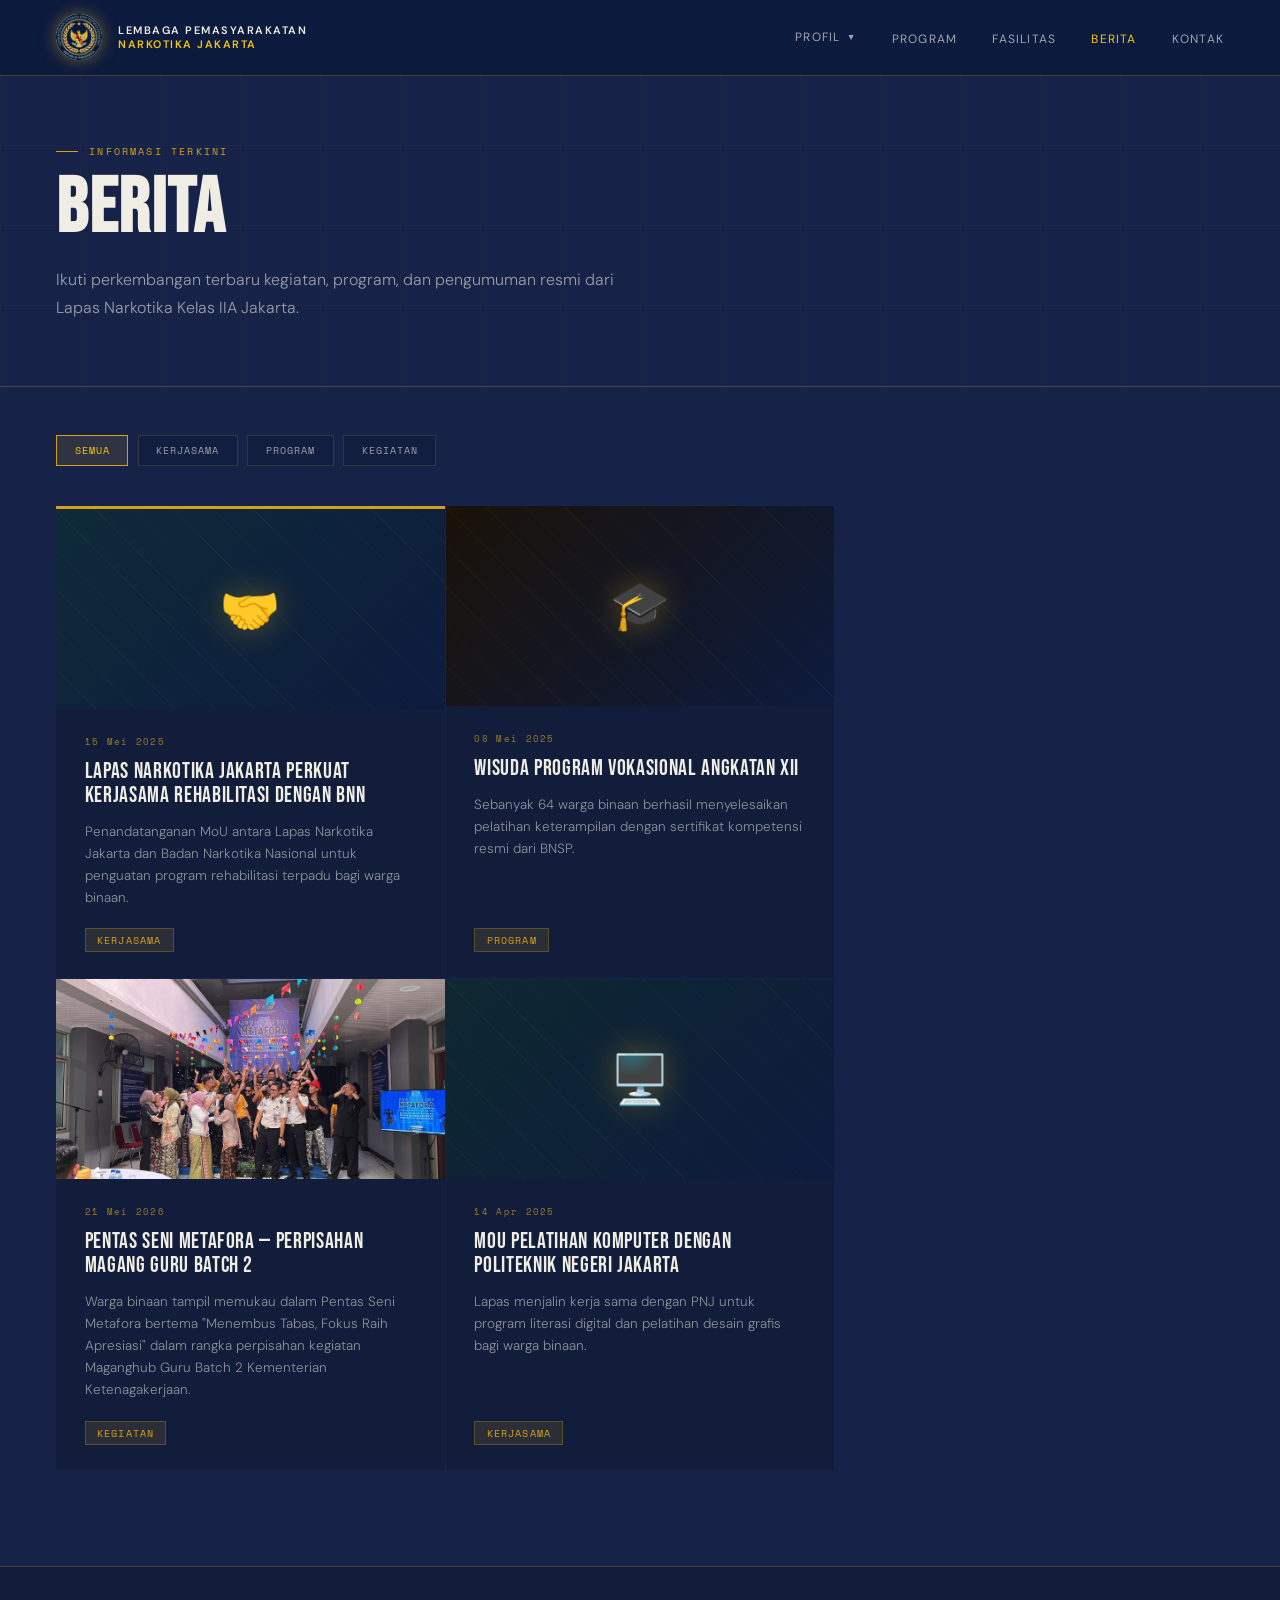
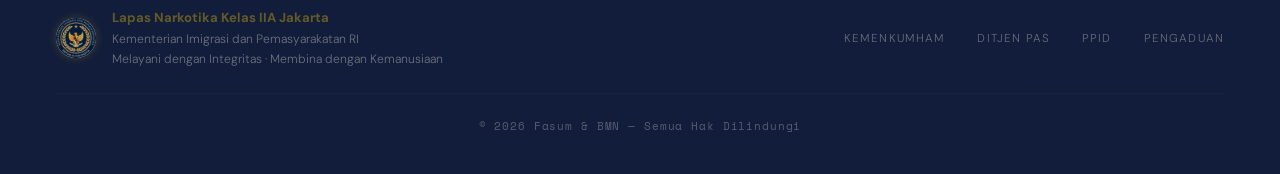
==== berita.html @ 4d836484 "Add files via upload" ====
<!DOCTYPE html>
<html lang="id">
<head>
  <meta charset="UTF-8" />
  <meta name="viewport" content="width=device-width, initial-scale=1.0" />
  <title>Berita & Pengumuman — Lapas Narkotika Jakarta</title>
  <link href="https://fonts.googleapis.com/css2?family=Bebas+Neue&family=DM+Sans:ital,opsz,wght@0,9..40,300;0,9..40,400;0,9..40,600;1,9..40,300&family=Space+Mono:wght@400;700&display=swap" rel="stylesheet">
  <style>
    :root{--navy:#0d1b3e;--navy-mid:#162248;--navy-light:#1e2f5e;--navy-card:#111d3a;--gold:#d4a017;--gold-light:#f5c800;--gold-muted:rgba(212,160,23,0.13);--gold-border:rgba(212,160,23,0.28);--white:#f0ede4;}
    *,*::before,*::after{box-sizing:border-box;margin:0;padding:0;}
    html{scroll-behavior:smooth;}
    body{background:var(--navy);color:var(--white);font-family:'DM Sans',sans-serif;font-weight:300;overflow-x:hidden;}

    nav{position:fixed;top:0;left:0;right:0;z-index:100;display:flex;align-items:center;justify-content:space-between;padding:0.9rem 3.5rem;background:rgba(13,27,62,0.96);backdrop-filter:blur(16px);border-bottom:1px solid var(--gold-border);}
    .nav-logo{display:flex;align-items:center;gap:1rem;}
    .nav-logo img{width:46px;height:46px;border-radius:50%;object-fit:cover;filter:drop-shadow(0 0 8px rgba(212,160,23,0.5));}
    .nav-title{font-size:0.68rem;font-weight:600;letter-spacing:0.14em;text-transform:uppercase;color:var(--white);line-height:1.35;}
    .nav-title span{color:var(--gold-light);display:block;}
    nav ul{list-style:none;display:flex;gap:2.2rem;align-items:center;}
    nav ul a{text-decoration:none;color:var(--white);font-size:0.75rem;letter-spacing:0.1em;text-transform:uppercase;font-weight:400;opacity:0.65;transition:opacity 0.2s,color 0.2s;}
    nav ul a:hover,nav ul a.active{opacity:1;color:var(--gold-light);}
    .nav-dropdown{position:relative;}
    .nav-drop-btn{display:flex;align-items:center;gap:0.4rem;cursor:pointer;color:var(--white);font-size:0.75rem;letter-spacing:0.1em;text-transform:uppercase;font-weight:400;opacity:0.65;transition:opacity 0.2s,color 0.2s;background:none;border:none;padding:0.4rem 0;font-family:inherit;}
    .nav-dropdown:hover .nav-drop-btn{opacity:1;color:var(--gold-light);}
    .nav-drop-arrow{font-size:0.55rem;transition:transform 0.25s;display:inline-block;}
    .nav-dropdown:hover .nav-drop-arrow{transform:rotate(180deg);}
    .nav-drop-menu{position:absolute;top:100%;left:50%;transform:translateX(-50%);padding-top:14px;opacity:0;visibility:hidden;pointer-events:none;transition:opacity 0.2s,visibility 0.2s;z-index:200;}
    .nav-dropdown:hover .nav-drop-menu{opacity:1;visibility:visible;pointer-events:all;}
    .nav-drop-menu-inner{background:rgba(13,27,62,0.98);backdrop-filter:blur(20px);border:1px solid var(--gold-border);min-width:210px;position:relative;}
    .nav-drop-menu-inner::before{content:'';position:absolute;top:-5px;left:50%;transform:translateX(-50%);width:8px;height:8px;background:var(--gold);clip-path:polygon(50% 0%,100% 100%,0 100%);}
    .drop-item{display:flex;align-items:center;gap:0.8rem;padding:0.75rem 1.2rem;cursor:pointer;border-bottom:1px solid rgba(212,160,23,0.08);transition:background 0.18s;text-decoration:none;}
    .drop-item:last-child{border-bottom:none;}
    .drop-item:hover{background:var(--gold-muted);}
    .drop-item-icon{font-size:1.1rem;flex-shrink:0;}
    .drop-item-text{font-size:0.75rem;letter-spacing:0.06em;opacity:0.82;color:var(--white);}
    .drop-item:hover .drop-item-text{opacity:1;color:var(--gold-light);}

    .page-hero{padding:9rem 3.5rem 4rem;background:var(--navy-mid);position:relative;overflow:hidden;border-bottom:1px solid var(--gold-border);}
    .page-hero-bg{position:absolute;inset:0;background:repeating-linear-gradient(90deg,rgba(212,160,23,0.03) 0,rgba(212,160,23,0.03) 1px,transparent 1px,transparent 80px),repeating-linear-gradient(0deg,rgba(212,160,23,0.03) 0,rgba(212,160,23,0.03) 1px,transparent 1px,transparent 80px);}
    .page-hero-content{position:relative;z-index:1;}
    .section-tag{font-family:'Space Mono',monospace;font-size:0.62rem;letter-spacing:0.22em;color:var(--gold);text-transform:uppercase;margin-bottom:0.9rem;display:flex;align-items:center;gap:0.7rem;}
    .section-tag::before{content:'';width:22px;height:1px;background:var(--gold);}
    h1{font-family:'Bebas Neue',sans-serif;font-size:clamp(3rem,6vw,5.5rem);line-height:0.95;letter-spacing:0.02em;}
    h1 em{font-style:normal;color:var(--gold-light);}
    .page-hero p{margin-top:1.2rem;font-size:1rem;line-height:1.75;opacity:0.6;max-width:600px;}

    /* FILTER BAR */
    .berita-section{background:var(--navy-mid);padding:3rem 3.5rem 6rem;}
    .filter-bar{display:flex;gap:0.6rem;margin-bottom:2.5rem;flex-wrap:wrap;}
    .filter-btn{background:var(--navy-card);border:1px solid var(--gold-border);color:var(--white);padding:0.45rem 1.1rem;font-family:'Space Mono',monospace;font-size:0.62rem;letter-spacing:0.1em;text-transform:uppercase;cursor:pointer;transition:background 0.2s,color 0.2s;opacity:0.6;}
    .filter-btn:hover,.filter-btn.active{background:var(--gold-muted);color:var(--gold-light);opacity:1;border-color:var(--gold);}

    /* BERITA GRID */
    .berita-grid{display:grid;grid-template-columns:repeat(3,1fr);gap:1px;margin-bottom:1px;}
    .berita-row{display:grid;grid-template-columns:repeat(3,1fr);gap:1px;}
    .berita-card{background:var(--navy-card);transition:background 0.2s;cursor:pointer;display:flex;flex-direction:column;}
    .berita-card:hover{background:var(--navy-light);}
    .berita-card.featured{border-top:3px solid var(--gold);}
    .berita-card-img{width:100%;height:200px;object-fit:cover;display:block;flex-shrink:0;}
    .berita-card-img-placeholder{width:100%;height:200px;display:flex;align-items:center;justify-content:center;font-size:3rem;position:relative;overflow:hidden;flex-shrink:0;}
    .berita-card-img-placeholder::after{content:'';position:absolute;inset:0;background:repeating-linear-gradient(45deg,rgba(212,160,23,0.04) 0,rgba(212,160,23,0.04) 1px,transparent 1px,transparent 28px);}
    .berita-card-body{padding:1.6rem 1.8rem;display:flex;flex-direction:column;flex:1;}
    .berita-date{font-family:'Space Mono',monospace;font-size:0.58rem;letter-spacing:0.14em;color:var(--gold);margin-bottom:0.8rem;opacity:0.7;}
    .berita-title{font-family:'Bebas Neue',sans-serif;font-size:1.35rem;letter-spacing:0.03em;margin-bottom:0.8rem;line-height:1.1;}
    .berita-excerpt{font-size:0.84rem;opacity:0.55;line-height:1.65;flex:1;}
    .berita-tag{display:inline-block;margin-top:1.2rem;background:var(--gold-muted);border:1px solid var(--gold-border);padding:0.25rem 0.7rem;font-size:0.6rem;letter-spacing:0.12em;color:var(--gold);text-transform:uppercase;font-family:'Space Mono',monospace;align-self:flex-start;}

    footer{background:var(--navy-card);border-top:1px solid var(--gold-border);padding:2.5rem 3.5rem;}
    .footer-inner{display:flex;align-items:center;justify-content:space-between;}
    .footer-left-logo{display:flex;align-items:center;gap:1rem;}
    .footer-left-logo img{width:40px;height:40px;border-radius:50%;opacity:0.85;filter:drop-shadow(0 0 4px rgba(212,160,23,0.3));}
    .footer-text{font-size:0.76rem;opacity:0.4;line-height:1.65;}
    .footer-text strong{color:var(--gold-light);opacity:0.9;font-size:0.82rem;display:block;}
    .footer-links{display:flex;gap:2rem;}
    .footer-links a{text-decoration:none;color:var(--white);opacity:0.38;font-size:0.72rem;letter-spacing:0.1em;text-transform:uppercase;transition:opacity 0.2s,color 0.2s;}
    .footer-links a:hover{opacity:1;color:var(--gold);}
    .footer-bottom{margin-top:1.5rem;padding-top:1.5rem;border-top:1px solid rgba(212,160,23,0.1);text-align:center;font-size:0.68rem;opacity:0.3;letter-spacing:0.08em;font-family:'Space Mono',monospace;}

    .reveal{opacity:0;transform:translateY(28px);transition:opacity 0.7s ease,transform 0.7s ease;}
    .reveal.visible{opacity:1;transform:translateY(0);}

    @media(max-width:960px){
      nav{padding:1rem 1.5rem;}
      nav ul{gap:1.2rem;}
      .page-hero{padding:7rem 1.5rem 3rem;}
      .berita-section{padding:3rem 1.5rem 4rem;}
      .berita-grid,.berita-row{grid-template-columns:1fr;}
      .footer-inner{flex-direction:column;gap:1.5rem;text-align:center;}
    }
  </style>
</head>
<body>

<nav>
  <div class="nav-logo">
    <img src="image/logo.png" alt="Logo" />
    <div class="nav-title">Lembaga Pemasyarakatan<span>Narkotika Jakarta</span></div>
  </div>
  <ul>
    <li class="nav-dropdown">
      <button class="nav-drop-btn">Profil <span class="nav-drop-arrow">▼</span></button>
      <div class="nav-drop-menu"><div class="nav-drop-menu-inner">
        <a class="drop-item" href="sejarah.html"><div class="drop-item-icon">🏛️</div><div class="drop-item-text">Sejarah</div></a>
        <a class="drop-item" href="visimisi.html"><div class="drop-item-icon">🎯</div><div class="drop-item-text">Visi & Misi</div></a>
        <a class="drop-item" href="struktur.html"><div class="drop-item-icon">🏢</div><div class="drop-item-text">Struktur Organisasi</div></a>
      </div></div>
    </li>
    <li><a href="program.html">Program</a></li>
    <li><a href="fasilitas.html">Fasilitas</a></li>
    <li><a href="berita.html" class="active">Berita</a></li>
    <li><a href="index.html#kontak">Kontak</a></li>
  </ul>
</nav>

<div class="page-hero">
  <div class="page-hero-bg"></div>
  <div class="page-hero-content">
    <div class="section-tag">Informasi Terkini</div>
    <h1>Berita</h1>
    <p>Ikuti perkembangan terbaru kegiatan, program, dan pengumuman resmi dari Lapas Narkotika Kelas IIA Jakarta.</p>
  </div>
</div>

<div class="berita-section">
  <!-- Filter -->
  <div class="filter-bar reveal">
    <button class="filter-btn active" onclick="filterBerita('semua', this)">Semua</button>
    <button class="filter-btn" onclick="filterBerita('kerjasama', this)">Kerjasama</button>
    <button class="filter-btn" onclick="filterBerita('program', this)">Program</button>
    <button class="filter-btn" onclick="filterBerita('kegiatan', this)">Kegiatan</button>
  </div>

  <!-- Row 1 -->
  <div class="berita-grid reveal">

    <div class="berita-card featured" data-cat="kerjasama">
      <div class="berita-card-img-placeholder" style="background:linear-gradient(135deg,#0e2a38 0%,#0d1b3e 100%);">
        <span style="position:relative;z-index:1;filter:drop-shadow(0 0 16px rgba(212,160,23,0.4))">🤝</span>
      </div>
      <div class="berita-card-body">
        <div class="berita-date">15 Mei 2025</div>
        <div class="berita-title">Lapas Narkotika Jakarta Perkuat Kerjasama Rehabilitasi dengan BNN</div>
        <p class="berita-excerpt">Penandatanganan MoU antara Lapas Narkotika Jakarta dan Badan Narkotika Nasional untuk penguatan program rehabilitasi terpadu bagi warga binaan.</p>
        <span class="berita-tag">Kerjasama</span>
      </div>
    </div>

    <div class="berita-card" data-cat="program">
      <div class="berita-card-img-placeholder" style="background:linear-gradient(135deg,#1a1208 0%,#0d1b3e 100%);">
        <span style="position:relative;z-index:1;filter:drop-shadow(0 0 16px rgba(212,160,23,0.4))">🎓</span>
      </div>
      <div class="berita-card-body">
        <div class="berita-date">08 Mei 2025</div>
        <div class="berita-title">Wisuda Program Vokasional Angkatan XII</div>
        <p class="berita-excerpt">Sebanyak 64 warga binaan berhasil menyelesaikan pelatihan keterampilan dengan sertifikat kompetensi resmi dari BNSP.</p>
        <span class="berita-tag">Program</span>
      </div>
    </div>

  </div>

  <!-- Row 2 -->
  <div class="berita-row reveal" style="margin-top:1px;">

    <div class="berita-card" data-cat="kegiatan">
      <img class="berita-card-img" src="kegiatan/metafora.jpeg" alt="Pentas Seni Metafora" />
      <div class="berita-card-body">
        <div class="berita-date">21 Mei 2026</div>
        <div class="berita-title">Pentas Seni Metafora — Perpisahan Magang Guru Batch 2</div>
        <p class="berita-excerpt">Warga binaan tampil memukau dalam Pentas Seni Metafora bertema "Menembus Tabas, Fokus Raih Apresiasi" dalam rangka perpisahan kegiatan Maganghub Guru Batch 2 Kementerian Ketenagakerjaan.</p>
        <span class="berita-tag">Kegiatan</span>
      </div>
    </div>

    <div class="berita-card" data-cat="kerjasama">
      <div class="berita-card-img-placeholder" style="background:linear-gradient(135deg,#0e2830 0%,#0d1b3e 100%);">
        <span style="position:relative;z-index:1;filter:drop-shadow(0 0 16px rgba(212,160,23,0.4))">🖥️</span>
      </div>
      <div class="berita-card-body">
        <div class="berita-date">14 Apr 2025</div>
        <div class="berita-title">MoU Pelatihan Komputer dengan Politeknik Negeri Jakarta</div>
        <p class="berita-excerpt">Lapas menjalin kerja sama dengan PNJ untuk program literasi digital dan pelatihan desain grafis bagi warga binaan.</p>
        <span class="berita-tag">Kerjasama</span>
      </div>
    </div>

  </div>
</div>

<footer>
  <div class="footer-inner">
    <div class="footer-left-logo">
      <img src="image/logo.png" alt="Logo" />
      <div class="footer-text"><strong>Lapas Narkotika Kelas IIA Jakarta</strong>Kementerian Imigrasi dan Pemasyarakatan RI<br>Melayani dengan Integritas · Membina dengan Kemanusiaan</div>
    </div>
    <div class="footer-links">
      <a href="#">Kemenkumham</a><a href="#">Ditjen PAS</a><a href="#">PPID</a><a href="#">Pengaduan</a>
    </div>
  </div>
  <div class="footer-bottom">© 2026 Fasum & BMN — Semua Hak Dilindungi</div>
</footer>

<script>
  function filterBerita(cat, btn) {
    document.querySelectorAll('.filter-btn').forEach(b => b.classList.remove('active'));
    btn.classList.add('active');
    document.querySelectorAll('.berita-card').forEach(card => {
      if (cat === 'semua' || card.dataset.cat === cat) {
        card.style.display = '';
      } else {
        card.style.display = 'none';
      }
    });
  }
  const reveals=document.querySelectorAll('.reveal');
  const io=new IntersectionObserver(entries=>{entries.forEach(e=>{if(e.isIntersecting){e.target.classList.add('visible');io.unobserve(e.target);}});},{threshold:0.10});
  reveals.forEach(r=>io.observe(r));
</script>
</body>
</html>
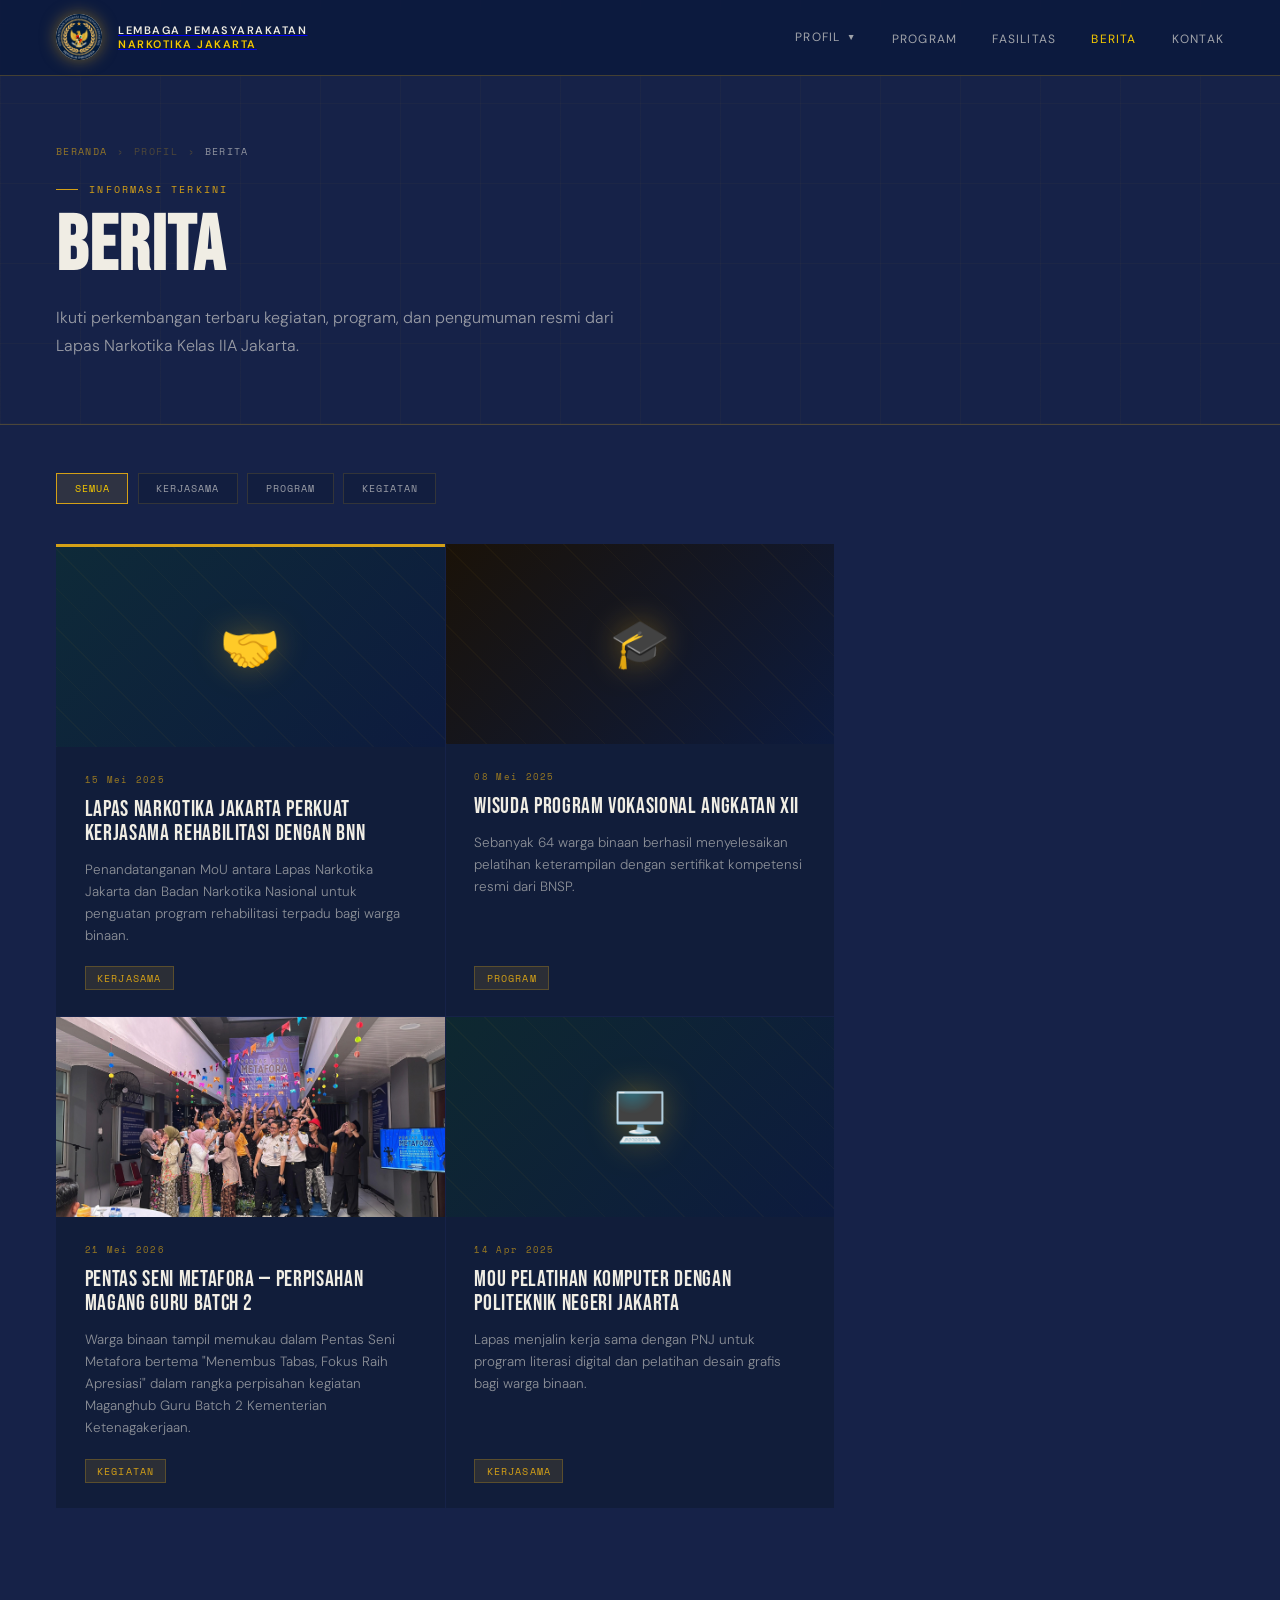
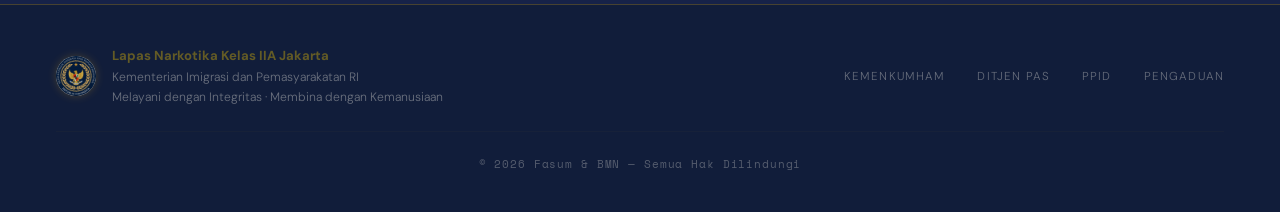
==== commit de8825cc: "Update berita.html" ====
--- a/berita.html
+++ b/berita.html
@@ -36,6 +36,10 @@
     .drop-item:hover .drop-item-text{opacity:1;color:var(--gold-light);}
 
     .page-hero{padding:9rem 3.5rem 4rem;background:var(--navy-mid);position:relative;overflow:hidden;border-bottom:1px solid var(--gold-border);}
+    .breadcrumb { display: flex; align-items: center; gap: 0.6rem; font-family: 'Space Mono', monospace; font-size: 0.6rem; letter-spacing: 0.14em; color: var(--gold); opacity: 0.65; text-transform: uppercase; margin-bottom: 1.5rem; }
+    .breadcrumb a { text-decoration: none; color: inherit; transition: opacity 0.2s; }
+    .breadcrumb a:hover { opacity: 1; }
+    .breadcrumb span { opacity: 0.45; }
     .page-hero-bg{position:absolute;inset:0;background:repeating-linear-gradient(90deg,rgba(212,160,23,0.03) 0,rgba(212,160,23,0.03) 1px,transparent 1px,transparent 80px),repeating-linear-gradient(0deg,rgba(212,160,23,0.03) 0,rgba(212,160,23,0.03) 1px,transparent 1px,transparent 80px);}
     .page-hero-content{position:relative;z-index:1;}
     .section-tag{font-family:'Space Mono',monospace;font-size:0.62rem;letter-spacing:0.22em;color:var(--gold);text-transform:uppercase;margin-bottom:0.9rem;display:flex;align-items:center;gap:0.7rem;}
@@ -92,10 +96,10 @@
 <body>
 
 <nav>
-  <div class="nav-logo">
+ <a class="nav-logo" href="index.html">
     <img src="image/logo.png" alt="Logo" />
     <div class="nav-title">Lembaga Pemasyarakatan<span>Narkotika Jakarta</span></div>
-  </div>
+  </a>
   <ul>
     <li class="nav-dropdown">
       <button class="nav-drop-btn">Profil <span class="nav-drop-arrow">▼</span></button>
@@ -115,6 +119,13 @@
 <div class="page-hero">
   <div class="page-hero-bg"></div>
   <div class="page-hero-content">
+    <div class="breadcrumb">
+      <a href="index.html">Beranda</a>
+      <span>›</span>
+      <span>Profil</span>
+      <span>›</span>
+      <span style="color:var(--white);opacity:0.85;">Berita</span>
+    </div>
     <div class="section-tag">Informasi Terkini</div>
     <h1>Berita</h1>
     <p>Ikuti perkembangan terbaru kegiatan, program, dan pengumuman resmi dari Lapas Narkotika Kelas IIA Jakarta.</p>
@@ -217,4 +228,4 @@
   reveals.forEach(r=>io.observe(r));
 </script>
 </body>
-</html>+</html>
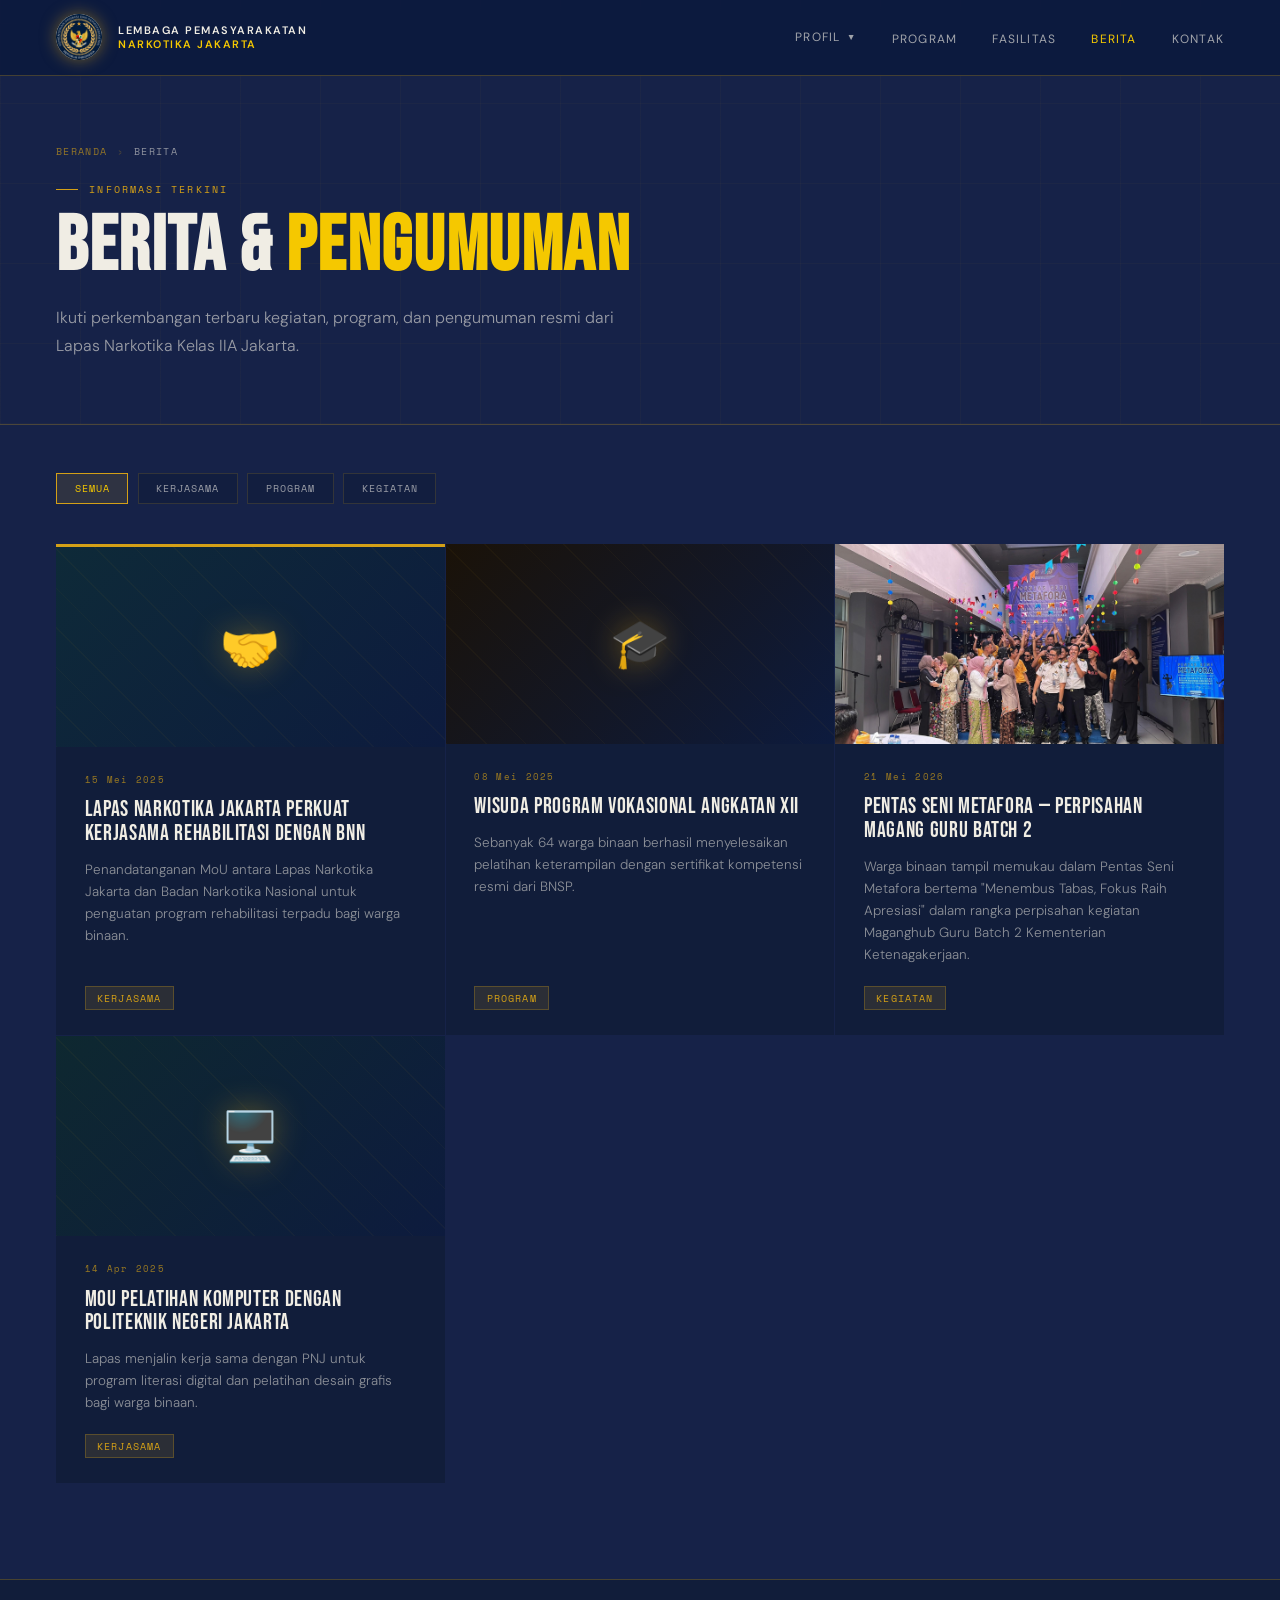
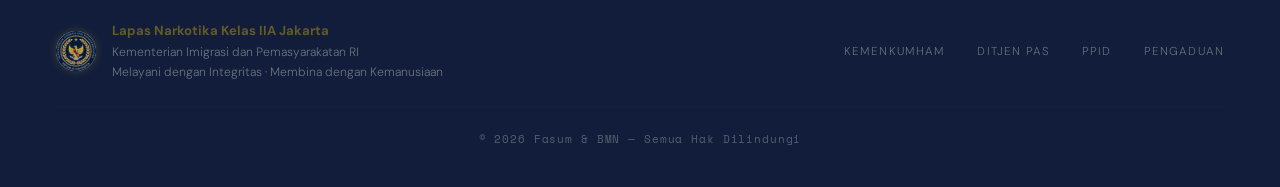
==== commit ecf92202: "Update berita.html" ====
--- a/berita.html
+++ b/berita.html
@@ -6,100 +6,313 @@
   <title>Berita & Pengumuman — Lapas Narkotika Jakarta</title>
   <link href="https://fonts.googleapis.com/css2?family=Bebas+Neue&family=DM+Sans:ital,opsz,wght@0,9..40,300;0,9..40,400;0,9..40,600;1,9..40,300&family=Space+Mono:wght@400;700&display=swap" rel="stylesheet">
   <style>
-    :root{--navy:#0d1b3e;--navy-mid:#162248;--navy-light:#1e2f5e;--navy-card:#111d3a;--gold:#d4a017;--gold-light:#f5c800;--gold-muted:rgba(212,160,23,0.13);--gold-border:rgba(212,160,23,0.28);--white:#f0ede4;}
-    *,*::before,*::after{box-sizing:border-box;margin:0;padding:0;}
-    html{scroll-behavior:smooth;}
-    body{background:var(--navy);color:var(--white);font-family:'DM Sans',sans-serif;font-weight:300;overflow-x:hidden;}
-
-    nav{position:fixed;top:0;left:0;right:0;z-index:100;display:flex;align-items:center;justify-content:space-between;padding:0.9rem 3.5rem;background:rgba(13,27,62,0.96);backdrop-filter:blur(16px);border-bottom:1px solid var(--gold-border);}
-    .nav-logo{display:flex;align-items:center;gap:1rem;}
-    .nav-logo img{width:46px;height:46px;border-radius:50%;object-fit:cover;filter:drop-shadow(0 0 8px rgba(212,160,23,0.5));}
-    .nav-title{font-size:0.68rem;font-weight:600;letter-spacing:0.14em;text-transform:uppercase;color:var(--white);line-height:1.35;}
-    .nav-title span{color:var(--gold-light);display:block;}
-    nav ul{list-style:none;display:flex;gap:2.2rem;align-items:center;}
-    nav ul a{text-decoration:none;color:var(--white);font-size:0.75rem;letter-spacing:0.1em;text-transform:uppercase;font-weight:400;opacity:0.65;transition:opacity 0.2s,color 0.2s;}
-    nav ul a:hover,nav ul a.active{opacity:1;color:var(--gold-light);}
-    .nav-dropdown{position:relative;}
-    .nav-drop-btn{display:flex;align-items:center;gap:0.4rem;cursor:pointer;color:var(--white);font-size:0.75rem;letter-spacing:0.1em;text-transform:uppercase;font-weight:400;opacity:0.65;transition:opacity 0.2s,color 0.2s;background:none;border:none;padding:0.4rem 0;font-family:inherit;}
-    .nav-dropdown:hover .nav-drop-btn{opacity:1;color:var(--gold-light);}
-    .nav-drop-arrow{font-size:0.55rem;transition:transform 0.25s;display:inline-block;}
-    .nav-dropdown:hover .nav-drop-arrow{transform:rotate(180deg);}
-    .nav-drop-menu{position:absolute;top:100%;left:50%;transform:translateX(-50%);padding-top:14px;opacity:0;visibility:hidden;pointer-events:none;transition:opacity 0.2s,visibility 0.2s;z-index:200;}
-    .nav-dropdown:hover .nav-drop-menu{opacity:1;visibility:visible;pointer-events:all;}
-    .nav-drop-menu-inner{background:rgba(13,27,62,0.98);backdrop-filter:blur(20px);border:1px solid var(--gold-border);min-width:210px;position:relative;}
-    .nav-drop-menu-inner::before{content:'';position:absolute;top:-5px;left:50%;transform:translateX(-50%);width:8px;height:8px;background:var(--gold);clip-path:polygon(50% 0%,100% 100%,0 100%);}
-    .drop-item{display:flex;align-items:center;gap:0.8rem;padding:0.75rem 1.2rem;cursor:pointer;border-bottom:1px solid rgba(212,160,23,0.08);transition:background 0.18s;text-decoration:none;}
-    .drop-item:last-child{border-bottom:none;}
-    .drop-item:hover{background:var(--gold-muted);}
-    .drop-item-icon{font-size:1.1rem;flex-shrink:0;}
-    .drop-item-text{font-size:0.75rem;letter-spacing:0.06em;opacity:0.82;color:var(--white);}
-    .drop-item:hover .drop-item-text{opacity:1;color:var(--gold-light);}
-
-    .page-hero{padding:9rem 3.5rem 4rem;background:var(--navy-mid);position:relative;overflow:hidden;border-bottom:1px solid var(--gold-border);}
-    .breadcrumb { display: flex; align-items: center; gap: 0.6rem; font-family: 'Space Mono', monospace; font-size: 0.6rem; letter-spacing: 0.14em; color: var(--gold); opacity: 0.65; text-transform: uppercase; margin-bottom: 1.5rem; }
+    /* ===== DESIGN TOKENS ===== */
+    :root {
+      --navy:      #0d1b3e;
+      --navy-mid:  #162248;
+      --navy-light:#1e2f5e;
+      --navy-card: #111d3a;
+      --gold:      #d4a017;
+      --gold-light:#f5c800;
+      --gold-muted:rgba(212,160,23,0.13);
+      --gold-border:rgba(212,160,23,0.28);
+      --white:     #f0ede4;
+    }
+
+    *, *::before, *::after { box-sizing: border-box; margin: 0; padding: 0; }
+    html { scroll-behavior: smooth; }
+    body {
+      background: var(--navy);
+      color: var(--white);
+      font-family: 'DM Sans', sans-serif;
+      font-weight: 300;
+      overflow-x: hidden;
+    }
+
+    /* ===== NAVBAR ===== */
+    nav {
+      position: fixed; top: 0; left: 0; right: 0; z-index: 100;
+      display: flex; align-items: center; justify-content: space-between;
+      padding: 0.9rem 3.5rem;
+      background: rgba(13,27,62,0.96);
+      backdrop-filter: blur(16px);
+      border-bottom: 1px solid var(--gold-border);
+    }
+    .nav-logo { display: flex; align-items: center; gap: 1rem; text-decoration: none; }
+    .nav-logo img { width: 46px; height: 46px; border-radius: 50%; object-fit: cover; filter: drop-shadow(0 0 8px rgba(212,160,23,0.5)); }
+    .nav-title { font-size: 0.68rem; font-weight: 600; letter-spacing: 0.14em; text-transform: uppercase; color: var(--white); line-height: 1.35; }
+    .nav-title span { color: var(--gold-light); display: block; }
+    nav ul { list-style: none; display: flex; gap: 2.2rem; align-items: center; }
+    nav ul a { text-decoration: none; color: var(--white); font-size: 0.75rem; letter-spacing: 0.1em; text-transform: uppercase; font-weight: 400; opacity: 0.65; transition: opacity 0.2s, color 0.2s; }
+    nav ul a:hover, nav ul a.active { opacity: 1; color: var(--gold-light); }
+
+    /* Hamburger */
+    .nav-hamburger {
+      display: none; flex-direction: column; justify-content: center; align-items: center;
+      gap: 5px; width: 36px; height: 36px; cursor: pointer;
+      background: none; border: none; padding: 4px;
+    }
+    .nav-hamburger span { display: block; width: 22px; height: 2px; background: var(--gold-light); border-radius: 2px; transition: transform 0.25s, opacity 0.25s; }
+    .nav-hamburger.open span:nth-child(1) { transform: translateY(7px) rotate(45deg); }
+    .nav-hamburger.open span:nth-child(2) { opacity: 0; }
+    .nav-hamburger.open span:nth-child(3) { transform: translateY(-7px) rotate(-45deg); }
+
+    /* Mobile drawer */
+    .mobile-menu {
+      display: none;
+      position: fixed; top: 0; left: 0; right: 0; bottom: 0; z-index: 99;
+      background: rgba(13,27,62,0.98);
+      padding: 5.5rem 2rem 2rem;
+      flex-direction: column; gap: 0;
+      overflow-y: auto;
+      transform: translateX(100%);
+      transition: transform 0.3s ease;
+    }
+    .mobile-menu.open { transform: translateX(0); }
+    .mobile-menu a {
+      display: block; padding: 1rem 0;
+      text-decoration: none; color: var(--white);
+      font-size: 1.1rem; letter-spacing: 0.08em; text-transform: uppercase; font-weight: 400;
+      border-bottom: 1px solid rgba(212,160,23,0.1);
+      transition: color 0.2s;
+    }
+    .mobile-menu a:hover, .mobile-menu a.active-page { color: var(--gold-light); }
+    .mobile-menu .mobile-section-label {
+      font-family: 'Space Mono', monospace;
+      font-size: 0.6rem; letter-spacing: 0.2em; color: var(--gold); opacity: 0.7;
+      text-transform: uppercase; margin-top: 1.5rem; margin-bottom: 0.3rem;
+    }
+    .mobile-menu a.sub { padding-left: 1rem; font-size: 0.95rem; opacity: 0.8; }
+
+    /* Desktop dropdown */
+    .nav-dropdown { position: relative; }
+    .nav-drop-btn {
+      display: flex; align-items: center; gap: 0.4rem; cursor: pointer;
+      color: var(--white); font-size: 0.75rem; letter-spacing: 0.1em; text-transform: uppercase;
+      font-weight: 400; opacity: 0.65; transition: opacity 0.2s, color 0.2s;
+      background: none; border: none; padding: 0.4rem 0; font-family: inherit;
+    }
+    .nav-dropdown:hover .nav-drop-btn { opacity: 1; color: var(--gold-light); }
+    .nav-drop-arrow { font-size: 0.55rem; transition: transform 0.25s; display: inline-block; }
+    .nav-dropdown:hover .nav-drop-arrow { transform: rotate(180deg); }
+    .nav-drop-menu {
+      position: absolute; top: 100%; left: 50%; transform: translateX(-50%);
+      padding-top: 14px; opacity: 0; visibility: hidden; pointer-events: none;
+      transition: opacity 0.2s, visibility 0.2s; z-index: 200;
+    }
+    .nav-dropdown:hover .nav-drop-menu { opacity: 1; visibility: visible; pointer-events: all; }
+    .nav-drop-menu-inner {
+      background: rgba(13,27,62,0.98); backdrop-filter: blur(20px);
+      border: 1px solid var(--gold-border); min-width: 210px; position: relative;
+    }
+    .nav-drop-menu-inner::before {
+      content: ''; position: absolute; top: -5px; left: 50%; transform: translateX(-50%);
+      width: 8px; height: 8px; background: var(--gold); clip-path: polygon(50% 0%, 100% 100%, 0 100%);
+    }
+    .drop-item {
+      display: flex; align-items: center; gap: 0.8rem; padding: 0.75rem 1.2rem;
+      cursor: pointer; border-bottom: 1px solid rgba(212,160,23,0.08);
+      transition: background 0.18s; text-decoration: none;
+    }
+    .drop-item:last-child { border-bottom: none; }
+    .drop-item:hover { background: var(--gold-muted); }
+    .drop-item-icon { font-size: 1.1rem; flex-shrink: 0; }
+    .drop-item-text { font-size: 0.75rem; letter-spacing: 0.06em; opacity: 0.82; color: var(--white); }
+    .drop-item:hover .drop-item-text { opacity: 1; color: var(--gold-light); }
+
+    /* ===== PAGE HERO ===== */
+    .page-hero {
+      padding: 9rem 3.5rem 4rem;
+      background: var(--navy-mid);
+      position: relative; overflow: hidden;
+      border-bottom: 1px solid var(--gold-border);
+    }
+    .page-hero-bg {
+      position: absolute; inset: 0;
+      background:
+        repeating-linear-gradient(90deg, rgba(212,160,23,0.03) 0, rgba(212,160,23,0.03) 1px, transparent 1px, transparent 80px),
+        repeating-linear-gradient(0deg,  rgba(212,160,23,0.03) 0, rgba(212,160,23,0.03) 1px, transparent 1px, transparent 80px);
+    }
+    .page-hero-content { position: relative; z-index: 1; }
+    .breadcrumb {
+      display: flex; align-items: center; gap: 0.6rem;
+      font-family: 'Space Mono', monospace; font-size: 0.6rem; letter-spacing: 0.14em;
+      color: var(--gold); opacity: 0.65; text-transform: uppercase;
+      margin-bottom: 1.5rem; flex-wrap: wrap;
+    }
     .breadcrumb a { text-decoration: none; color: inherit; transition: opacity 0.2s; }
     .breadcrumb a:hover { opacity: 1; }
     .breadcrumb span { opacity: 0.45; }
-    .page-hero-bg{position:absolute;inset:0;background:repeating-linear-gradient(90deg,rgba(212,160,23,0.03) 0,rgba(212,160,23,0.03) 1px,transparent 1px,transparent 80px),repeating-linear-gradient(0deg,rgba(212,160,23,0.03) 0,rgba(212,160,23,0.03) 1px,transparent 1px,transparent 80px);}
-    .page-hero-content{position:relative;z-index:1;}
-    .section-tag{font-family:'Space Mono',monospace;font-size:0.62rem;letter-spacing:0.22em;color:var(--gold);text-transform:uppercase;margin-bottom:0.9rem;display:flex;align-items:center;gap:0.7rem;}
-    .section-tag::before{content:'';width:22px;height:1px;background:var(--gold);}
-    h1{font-family:'Bebas Neue',sans-serif;font-size:clamp(3rem,6vw,5.5rem);line-height:0.95;letter-spacing:0.02em;}
-    h1 em{font-style:normal;color:var(--gold-light);}
-    .page-hero p{margin-top:1.2rem;font-size:1rem;line-height:1.75;opacity:0.6;max-width:600px;}
-
-    /* FILTER BAR */
-    .berita-section{background:var(--navy-mid);padding:3rem 3.5rem 6rem;}
-    .filter-bar{display:flex;gap:0.6rem;margin-bottom:2.5rem;flex-wrap:wrap;}
-    .filter-btn{background:var(--navy-card);border:1px solid var(--gold-border);color:var(--white);padding:0.45rem 1.1rem;font-family:'Space Mono',monospace;font-size:0.62rem;letter-spacing:0.1em;text-transform:uppercase;cursor:pointer;transition:background 0.2s,color 0.2s;opacity:0.6;}
-    .filter-btn:hover,.filter-btn.active{background:var(--gold-muted);color:var(--gold-light);opacity:1;border-color:var(--gold);}
-
-    /* BERITA GRID */
-    .berita-grid{display:grid;grid-template-columns:repeat(3,1fr);gap:1px;margin-bottom:1px;}
-    .berita-row{display:grid;grid-template-columns:repeat(3,1fr);gap:1px;}
-    .berita-card{background:var(--navy-card);transition:background 0.2s;cursor:pointer;display:flex;flex-direction:column;}
-    .berita-card:hover{background:var(--navy-light);}
-    .berita-card.featured{border-top:3px solid var(--gold);}
-    .berita-card-img{width:100%;height:200px;object-fit:cover;display:block;flex-shrink:0;}
-    .berita-card-img-placeholder{width:100%;height:200px;display:flex;align-items:center;justify-content:center;font-size:3rem;position:relative;overflow:hidden;flex-shrink:0;}
-    .berita-card-img-placeholder::after{content:'';position:absolute;inset:0;background:repeating-linear-gradient(45deg,rgba(212,160,23,0.04) 0,rgba(212,160,23,0.04) 1px,transparent 1px,transparent 28px);}
-    .berita-card-body{padding:1.6rem 1.8rem;display:flex;flex-direction:column;flex:1;}
-    .berita-date{font-family:'Space Mono',monospace;font-size:0.58rem;letter-spacing:0.14em;color:var(--gold);margin-bottom:0.8rem;opacity:0.7;}
-    .berita-title{font-family:'Bebas Neue',sans-serif;font-size:1.35rem;letter-spacing:0.03em;margin-bottom:0.8rem;line-height:1.1;}
-    .berita-excerpt{font-size:0.84rem;opacity:0.55;line-height:1.65;flex:1;}
-    .berita-tag{display:inline-block;margin-top:1.2rem;background:var(--gold-muted);border:1px solid var(--gold-border);padding:0.25rem 0.7rem;font-size:0.6rem;letter-spacing:0.12em;color:var(--gold);text-transform:uppercase;font-family:'Space Mono',monospace;align-self:flex-start;}
-
-    footer{background:var(--navy-card);border-top:1px solid var(--gold-border);padding:2.5rem 3.5rem;}
-    .footer-inner{display:flex;align-items:center;justify-content:space-between;}
-    .footer-left-logo{display:flex;align-items:center;gap:1rem;}
-    .footer-left-logo img{width:40px;height:40px;border-radius:50%;opacity:0.85;filter:drop-shadow(0 0 4px rgba(212,160,23,0.3));}
-    .footer-text{font-size:0.76rem;opacity:0.4;line-height:1.65;}
-    .footer-text strong{color:var(--gold-light);opacity:0.9;font-size:0.82rem;display:block;}
-    .footer-links{display:flex;gap:2rem;}
-    .footer-links a{text-decoration:none;color:var(--white);opacity:0.38;font-size:0.72rem;letter-spacing:0.1em;text-transform:uppercase;transition:opacity 0.2s,color 0.2s;}
-    .footer-links a:hover{opacity:1;color:var(--gold);}
-    .footer-bottom{margin-top:1.5rem;padding-top:1.5rem;border-top:1px solid rgba(212,160,23,0.1);text-align:center;font-size:0.68rem;opacity:0.3;letter-spacing:0.08em;font-family:'Space Mono',monospace;}
-
-    .reveal{opacity:0;transform:translateY(28px);transition:opacity 0.7s ease,transform 0.7s ease;}
-    .reveal.visible{opacity:1;transform:translateY(0);}
-
-    @media(max-width:960px){
-      nav{padding:1rem 1.5rem;}
-      nav ul{gap:1.2rem;}
-      .page-hero{padding:7rem 1.5rem 3rem;}
-      .berita-section{padding:3rem 1.5rem 4rem;}
-      .berita-grid,.berita-row{grid-template-columns:1fr;}
-      .footer-inner{flex-direction:column;gap:1.5rem;text-align:center;}
+    .section-tag {
+      font-family: 'Space Mono', monospace; font-size: 0.62rem; letter-spacing: 0.22em;
+      color: var(--gold); text-transform: uppercase; margin-bottom: 0.9rem;
+      display: flex; align-items: center; gap: 0.7rem;
+    }
+    .section-tag::before { content: ''; width: 22px; height: 1px; background: var(--gold); }
+    h1 { font-family: 'Bebas Neue', sans-serif; font-size: clamp(3rem,6vw,5.5rem); line-height: 0.95; letter-spacing: 0.02em; }
+    h1 em { font-style: normal; color: var(--gold-light); }
+    .page-hero p { margin-top: 1.2rem; font-size: 1rem; line-height: 1.75; opacity: 0.6; max-width: 600px; }
+
+    /* ===== BERITA SECTION ===== */
+    .berita-section { background: var(--navy-mid); padding: 3rem 3.5rem 6rem; }
+
+    /* Filter bar */
+    .filter-bar { display: flex; gap: 0.6rem; margin-bottom: 2.5rem; flex-wrap: wrap; }
+    .filter-btn {
+      background: var(--navy-card); border: 1px solid var(--gold-border);
+      color: var(--white); padding: 0.45rem 1.1rem;
+      font-family: 'Space Mono', monospace; font-size: 0.62rem;
+      letter-spacing: 0.1em; text-transform: uppercase;
+      cursor: pointer; transition: background 0.2s, color 0.2s, border-color 0.2s; opacity: 0.6;
+    }
+    .filter-btn:hover, .filter-btn.active {
+      background: var(--gold-muted); color: var(--gold-light);
+      opacity: 1; border-color: var(--gold);
+    }
+
+    /* ---- Grid: gunakan CSS Grid yang fleksibel ---- */
+    /*
+      Sebelumnya: Row 1 = .berita-grid (3 col), Row 2 = .berita-row (3 col),
+      tapi isi hanya 2 card → kolom kosong + gap bolong saat filter.
+      Fix: semua card masuk satu container .berita-grid,
+      auto-fill dengan minmax agar card tetap proporsional.
+      Saat filter menyembunyikan card, layout otomatis merapatkan gap.
+    */
+    .berita-grid {
+      display: grid;
+      grid-template-columns: repeat(auto-fill, minmax(min(100%, 340px), 1fr));
+      gap: 1px;
+    }
+
+    /* Card */
+    .berita-card {
+      background: var(--navy-card);
+      transition: background 0.2s;
+      cursor: pointer;
+      display: flex; flex-direction: column;
+    }
+    .berita-card:hover { background: var(--navy-light); }
+    .berita-card.featured { border-top: 3px solid var(--gold); }
+
+    /* Sembunyikan card saat filter — gunakan visibility agar gap ikut hilang */
+    .berita-card.hidden { display: none; }
+
+    .berita-card-img { width: 100%; height: 200px; object-fit: cover; display: block; flex-shrink: 0; }
+    .berita-card-img-placeholder {
+      width: 100%; height: 200px;
+      display: flex; align-items: center; justify-content: center;
+      font-size: 3rem; position: relative; overflow: hidden; flex-shrink: 0;
+    }
+    .berita-card-img-placeholder::after {
+      content: ''; position: absolute; inset: 0;
+      background: repeating-linear-gradient(45deg, rgba(212,160,23,0.04) 0, rgba(212,160,23,0.04) 1px, transparent 1px, transparent 28px);
+    }
+    .berita-card-body { padding: 1.6rem 1.8rem; display: flex; flex-direction: column; flex: 1; }
+    .berita-date { font-family: 'Space Mono', monospace; font-size: 0.58rem; letter-spacing: 0.14em; color: var(--gold); margin-bottom: 0.8rem; opacity: 0.7; }
+    .berita-title { font-family: 'Bebas Neue', sans-serif; font-size: 1.35rem; letter-spacing: 0.03em; margin-bottom: 0.8rem; line-height: 1.1; }
+    .berita-excerpt { font-size: 0.84rem; opacity: 0.55; line-height: 1.65; flex: 1; }
+    .berita-tag {
+      display: inline-block; margin-top: 1.2rem;
+      background: var(--gold-muted); border: 1px solid var(--gold-border);
+      padding: 0.25rem 0.7rem; font-size: 0.6rem; letter-spacing: 0.12em;
+      color: var(--gold); text-transform: uppercase;
+      font-family: 'Space Mono', monospace; align-self: flex-start;
+    }
+
+    /* Pesan kosong saat semua hasil difilter */
+    .berita-empty {
+      display: none; grid-column: 1 / -1;
+      text-align: center; padding: 4rem 1rem;
+      font-family: 'Space Mono', monospace; font-size: 0.75rem;
+      letter-spacing: 0.1em; color: var(--gold); opacity: 0.45;
+    }
+
+    /* ===== FOOTER ===== */
+    footer { background: var(--navy-card); border-top: 1px solid var(--gold-border); padding: 2.5rem 3.5rem; }
+    .footer-inner { display: flex; align-items: center; justify-content: space-between; }
+    .footer-left-logo { display: flex; align-items: center; gap: 1rem; }
+    .footer-left-logo img { width: 40px; height: 40px; border-radius: 50%; opacity: 0.85; filter: drop-shadow(0 0 4px rgba(212,160,23,0.3)); }
+    .footer-text { font-size: 0.76rem; opacity: 0.4; line-height: 1.65; }
+    .footer-text strong { color: var(--gold-light); opacity: 0.9; font-size: 0.82rem; display: block; }
+    .footer-links { display: flex; gap: 2rem; }
+    .footer-links a {
+      text-decoration: none; color: var(--white); opacity: 0.38;
+      font-size: 0.72rem; letter-spacing: 0.1em; text-transform: uppercase;
+      transition: opacity 0.2s, color 0.2s;
+    }
+    .footer-links a:hover { opacity: 1; color: var(--gold); }
+    .footer-bottom {
+      margin-top: 1.5rem; padding-top: 1.5rem;
+      border-top: 1px solid rgba(212,160,23,0.1);
+      text-align: center; font-size: 0.68rem; opacity: 0.3;
+      letter-spacing: 0.08em; font-family: 'Space Mono', monospace;
+    }
+
+    /* Reveal animation */
+    .reveal { opacity: 0; transform: translateY(28px); transition: opacity 0.7s ease, transform 0.7s ease; }
+    .reveal.visible { opacity: 1; transform: translateY(0); }
+
+    /* ===== RESPONSIVE ===== */
+
+    /* Tablet ≤960px */
+    @media (max-width: 960px) {
+      nav { padding: 0.85rem 1.5rem; }
+      nav ul { display: none; }
+      .nav-hamburger { display: flex; }
+      .mobile-menu { display: flex; }
+
+      .page-hero { padding: 6rem 1.5rem 3rem; }
+      .page-hero p { font-size: 0.9rem; }
+
+      .berita-section { padding: 3rem 1.5rem 4rem; }
+
+      footer { padding: 2rem 1.5rem; }
+      .footer-inner { flex-direction: column; gap: 1.5rem; text-align: center; }
+      .footer-left-logo { justify-content: center; }
+      .footer-links { justify-content: center; gap: 1.2rem; }
+    }
+
+    /* Mobile ≤600px */
+    @media (max-width: 600px) {
+      nav { padding: 0.75rem 1rem; }
+      .nav-logo img { width: 36px; height: 36px; }
+      .nav-title { font-size: 0.6rem; }
+
+      .page-hero { padding: 5rem 1rem 2.5rem; }
+      h1 { font-size: clamp(2.2rem, 10vw, 3rem); }
+      .page-hero p { font-size: 0.85rem; max-width: 100%; }
+      .breadcrumb { font-size: 0.55rem; gap: 0.4rem; }
+
+      .berita-section { padding: 2rem 1rem 3rem; }
+
+      /* Satu kolom di mobile */
+      .berita-grid { grid-template-columns: 1fr; }
+
+      .berita-card-body { padding: 1.2rem 1rem; }
+      .berita-title { font-size: 1.2rem; }
+      .berita-excerpt { font-size: 0.82rem; }
+
+      footer { padding: 1.8rem 1rem; }
+      .footer-links { gap: 0.8rem; }
+      .footer-links a { font-size: 0.65rem; }
+    }
+
+    /* Very small ≤380px */
+    @media (max-width: 380px) {
+      h1 { font-size: 2rem; }
     }
   </style>
 </head>
 <body>
 
+<!-- ========== NAV ========== -->
 <nav>
- <a class="nav-logo" href="index.html">
+  <a class="nav-logo" href="index.html">
     <img src="image/logo.png" alt="Logo" />
     <div class="nav-title">Lembaga Pemasyarakatan<span>Narkotika Jakarta</span></div>
   </a>
+
+  <!-- Desktop nav -->
   <ul>
     <li class="nav-dropdown">
       <button class="nav-drop-btn">Profil <span class="nav-drop-arrow">▼</span></button>
@@ -114,35 +327,56 @@
     <li><a href="berita.html" class="active">Berita</a></li>
     <li><a href="index.html#kontak">Kontak</a></li>
   </ul>
+
+  <!-- Hamburger button -->
+  <button class="nav-hamburger" id="hamburger" aria-label="Buka menu navigasi">
+    <span></span><span></span><span></span>
+  </button>
 </nav>
 
+<!-- Mobile drawer -->
+<div class="mobile-menu" id="mobileMenu">
+  <div class="mobile-section-label">Profil</div>
+  <a class="sub" href="sejarah.html">🏛️ &nbsp;Sejarah</a>
+  <a class="sub" href="visimisi.html">🎯 &nbsp;Visi & Misi</a>
+  <a class="sub" href="struktur.html">🏢 &nbsp;Struktur Organisasi</a>
+  <div class="mobile-section-label" style="margin-top:0.8rem;"></div>
+  <a href="program.html">Program</a>
+  <a href="fasilitas.html">Fasilitas</a>
+  <a class="active-page" href="berita.html">Berita</a>
+  <a href="index.html#kontak">Kontak</a>
+</div>
+
+<!-- ========== PAGE HERO ========== -->
 <div class="page-hero">
   <div class="page-hero-bg"></div>
   <div class="page-hero-content">
     <div class="breadcrumb">
       <a href="index.html">Beranda</a>
       <span>›</span>
-      <span>Profil</span>
-      <span>›</span>
       <span style="color:var(--white);opacity:0.85;">Berita</span>
     </div>
     <div class="section-tag">Informasi Terkini</div>
-    <h1>Berita</h1>
+    <h1>Berita & <em>Pengumuman</em></h1>
     <p>Ikuti perkembangan terbaru kegiatan, program, dan pengumuman resmi dari Lapas Narkotika Kelas IIA Jakarta.</p>
   </div>
 </div>
 
+<!-- ========== BERITA SECTION ========== -->
 <div class="berita-section">
-  <!-- Filter -->
   <div class="filter-bar reveal">
-    <button class="filter-btn active" onclick="filterBerita('semua', this)">Semua</button>
-    <button class="filter-btn" onclick="filterBerita('kerjasama', this)">Kerjasama</button>
-    <button class="filter-btn" onclick="filterBerita('program', this)">Program</button>
-    <button class="filter-btn" onclick="filterBerita('kegiatan', this)">Kegiatan</button>
+    <button class="filter-btn active" data-filter="semua">Semua</button>
+    <button class="filter-btn" data-filter="kerjasama">Kerjasama</button>
+    <button class="filter-btn" data-filter="program">Program</button>
+    <button class="filter-btn" data-filter="kegiatan">Kegiatan</button>
   </div>
 
-  <!-- Row 1 -->
-  <div class="berita-grid reveal">
+  <!--
+    FIX: Semua card sekarang ada dalam SATU .berita-grid.
+    Tidak lagi dibagi jadi .berita-grid + .berita-row terpisah.
+    Grid auto-fill → kolom tidak pernah kosong.
+  -->
+  <div class="berita-grid reveal" id="beritaGrid">
 
     <div class="berita-card featured" data-cat="kerjasama">
       <div class="berita-card-img-placeholder" style="background:linear-gradient(135deg,#0e2a38 0%,#0d1b3e 100%);">
@@ -168,13 +402,12 @@
       </div>
     </div>
 
-  </div>
-
-  <!-- Row 2 -->
-  <div class="berita-row reveal" style="margin-top:1px;">
-
     <div class="berita-card" data-cat="kegiatan">
-      <img class="berita-card-img" src="kegiatan/metafora.jpeg" alt="Pentas Seni Metafora" />
+      <img class="berita-card-img" src="kegiatan/metafora.jpeg" alt="Pentas Seni Metafora"
+           onerror="this.style.display='none';this.nextElementSibling.style.display='flex';" />
+      <div class="berita-card-img-placeholder" style="display:none;background:linear-gradient(135deg,#0e1f38 0%,#0d1b3e 100%);">
+        <span style="position:relative;z-index:1;filter:drop-shadow(0 0 16px rgba(212,160,23,0.4))">🎭</span>
+      </div>
       <div class="berita-card-body">
         <div class="berita-date">21 Mei 2026</div>
         <div class="berita-title">Pentas Seni Metafora — Perpisahan Magang Guru Batch 2</div>
@@ -195,37 +428,92 @@
       </div>
     </div>
 
-  </div>
-</div>
-
+    <!-- Pesan kosong jika tidak ada card yang cocok -->
+    <div class="berita-empty" id="beritaEmpty">Tidak ada berita dalam kategori ini.</div>
+
+  </div><!-- /.berita-grid -->
+</div><!-- /.berita-section -->
+
+<!-- ========== FOOTER ========== -->
 <footer>
   <div class="footer-inner">
     <div class="footer-left-logo">
       <img src="image/logo.png" alt="Logo" />
-      <div class="footer-text"><strong>Lapas Narkotika Kelas IIA Jakarta</strong>Kementerian Imigrasi dan Pemasyarakatan RI<br>Melayani dengan Integritas · Membina dengan Kemanusiaan</div>
+      <div class="footer-text">
+        <strong>Lapas Narkotika Kelas IIA Jakarta</strong>
+        Kementerian Imigrasi dan Pemasyarakatan RI<br>
+        Melayani dengan Integritas · Membina dengan Kemanusiaan
+      </div>
     </div>
     <div class="footer-links">
-      <a href="#">Kemenkumham</a><a href="#">Ditjen PAS</a><a href="#">PPID</a><a href="#">Pengaduan</a>
+      <a href="https://kemenkumham.go.id" target="_blank" rel="noopener">Kemenkumham</a>
+      <a href="https://ditjenpas.go.id"   target="_blank" rel="noopener">Ditjen PAS</a>
+      <a href="https://ppid.kemenkumham.go.id" target="_blank" rel="noopener">PPID</a>
+      <a href="https://layanan.kemenkumham.go.id/pengaduan" target="_blank" rel="noopener">Pengaduan</a>
     </div>
   </div>
   <div class="footer-bottom">© 2026 Fasum & BMN — Semua Hak Dilindungi</div>
 </footer>
 
 <script>
-  function filterBerita(cat, btn) {
-    document.querySelectorAll('.filter-btn').forEach(b => b.classList.remove('active'));
-    btn.classList.add('active');
-    document.querySelectorAll('.berita-card').forEach(card => {
-      if (cat === 'semua' || card.dataset.cat === cat) {
-        card.style.display = '';
-      } else {
-        card.style.display = 'none';
+  /* ---- Mobile Menu ---- */
+  const hamburger = document.getElementById('hamburger');
+  const mobileMenu = document.getElementById('mobileMenu');
+
+  hamburger.addEventListener('click', () => {
+    const isOpen = mobileMenu.classList.toggle('open');
+    hamburger.classList.toggle('open', isOpen);
+    document.body.style.overflow = isOpen ? 'hidden' : '';
+  });
+
+  mobileMenu.querySelectorAll('a').forEach(a => {
+    a.addEventListener('click', () => {
+      mobileMenu.classList.remove('open');
+      hamburger.classList.remove('open');
+      document.body.style.overflow = '';
+    });
+  });
+
+  /* ---- Filter ----
+     FIX: Pakai class .hidden (display:none) bukan inline style,
+     sehingga CSS Grid otomatis menutup gap.
+     Juga tampilkan pesan kosong jika tidak ada card.
+  */
+  const filterBtns  = document.querySelectorAll('.filter-btn');
+  const beritaCards = document.querySelectorAll('.berita-card');
+  const beritaEmpty = document.getElementById('beritaEmpty');
+
+  filterBtns.forEach(btn => {
+    btn.addEventListener('click', () => {
+      // Update tombol aktif
+      filterBtns.forEach(b => b.classList.remove('active'));
+      btn.classList.add('active');
+
+      const cat = btn.dataset.filter;
+      let visible = 0;
+
+      beritaCards.forEach(card => {
+        const match = (cat === 'semua') || (card.dataset.cat === cat);
+        card.classList.toggle('hidden', !match);
+        if (match) visible++;
+      });
+
+      // Tampilkan pesan kosong jika perlu
+      beritaEmpty.style.display = (visible === 0) ? 'block' : 'none';
+    });
+  });
+
+  /* ---- Reveal on scroll ---- */
+  const reveals = document.querySelectorAll('.reveal');
+  const io = new IntersectionObserver(entries => {
+    entries.forEach(e => {
+      if (e.isIntersecting) {
+        e.target.classList.add('visible');
+        io.unobserve(e.target);
       }
     });
-  }
-  const reveals=document.querySelectorAll('.reveal');
-  const io=new IntersectionObserver(entries=>{entries.forEach(e=>{if(e.isIntersecting){e.target.classList.add('visible');io.unobserve(e.target);}});},{threshold:0.10});
-  reveals.forEach(r=>io.observe(r));
+  }, { threshold: 0.08 });
+  reveals.forEach(r => io.observe(r));
 </script>
 </body>
 </html>
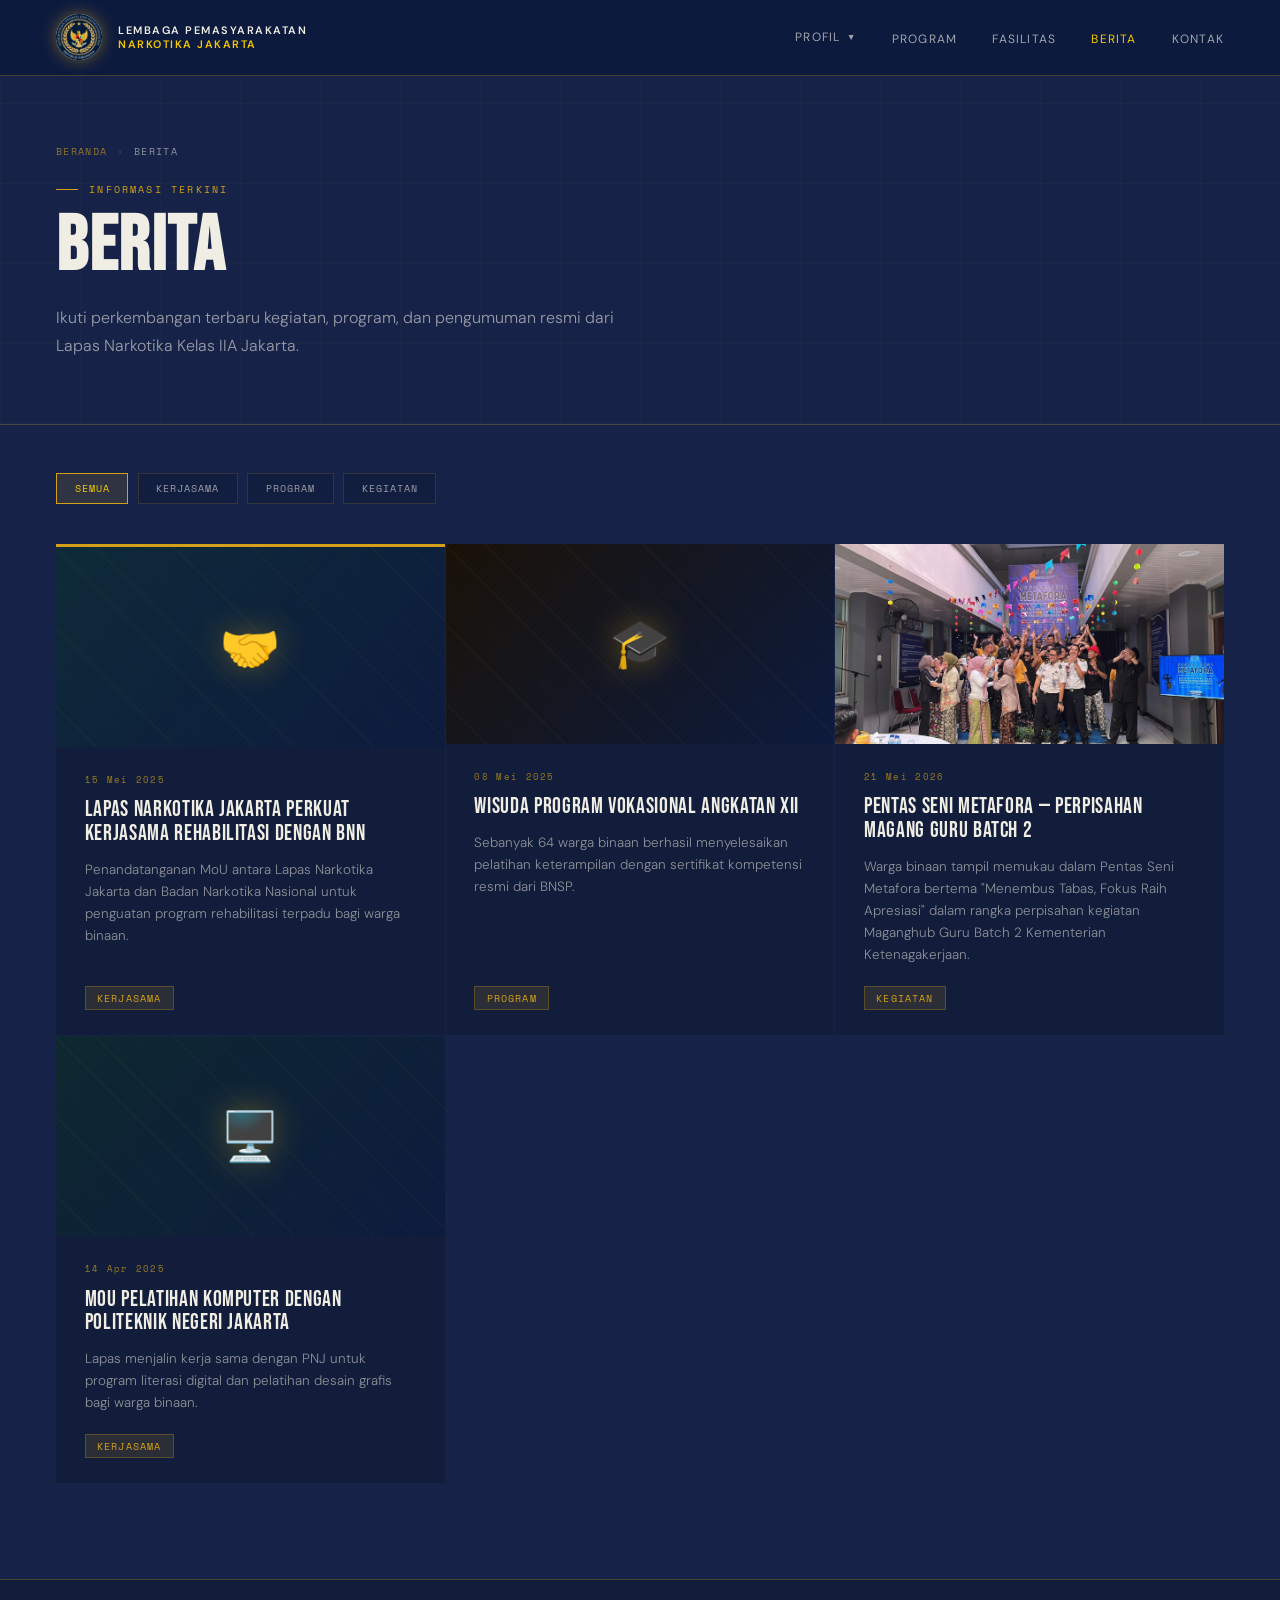
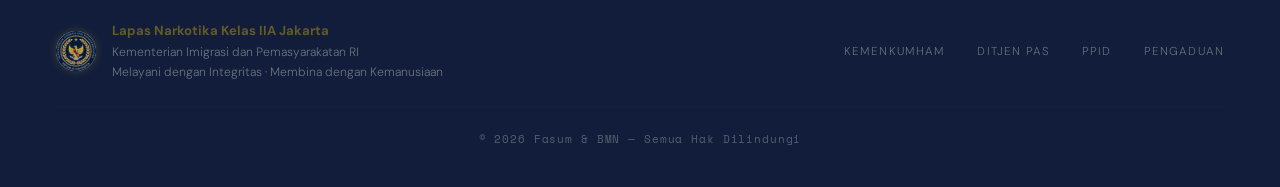
==== commit 1f20537b: "Update berita.html" ====
--- a/berita.html
+++ b/berita.html
@@ -357,7 +357,7 @@
       <span style="color:var(--white);opacity:0.85;">Berita</span>
     </div>
     <div class="section-tag">Informasi Terkini</div>
-    <h1>Berita & <em>Pengumuman</em></h1>
+    <h1>Berita</h1>
     <p>Ikuti perkembangan terbaru kegiatan, program, dan pengumuman resmi dari Lapas Narkotika Kelas IIA Jakarta.</p>
   </div>
 </div>
